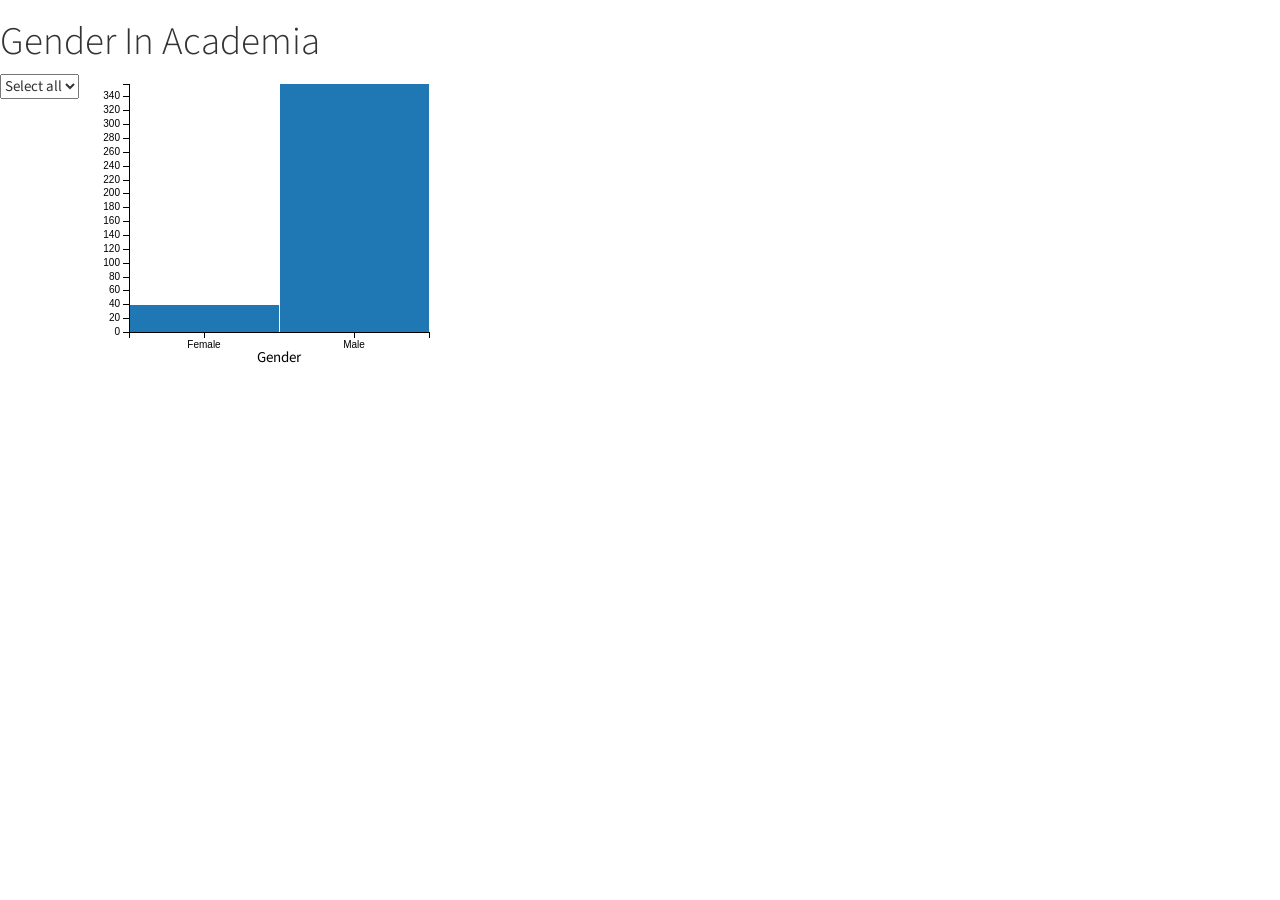
==== index.html @ 185861c9 "Have completed the Discpline Selector, now allowing you to choose between A/B/all of the disciplines" ====
<!DOCTYPE html>
<html lang="en">
<head>
    <meta charset="UTF-8">
    <meta name="viewport" content="width=device-width, initial-scale=1.0">
    <meta http-equiv="X-UA-Compatible" content="ie=edge">
    <title>Gender In Academia</title>
    
    <link rel="stylesheet" href="static/css/bootstrap.min.css" type="text/css" />
    <link rel="stylesheet" href="static/css/dc.min.css" type="text/css" />
    
    <script type="text/javascript" src="static/js/d3.min.js"></script>
    <script type="text/javascript" src="static/js/crossfilter.min.js"></script>
    <script type="text/javascript" src="static/js/dc.min.js"></script>
    <script type="text/javascript" src="static/js/queue.min.js"></script>
    <script type="text/javascript" src="static/js/graph.js"></script>
</head>
<body>
    
    <h1>Gender In Academia</h1>
    
    <div id="discipline-selector"></div>
    
    <div id="gender-balance"></div>
    
</body>
</html>
---- static/css/dc.min.css ----
.dc-chart .box text,.dc-chart g.axis text{-webkit-touch-callout:none;-khtml-user-select:none;pointer-events:none}.dc-chart path.dc-symbol,.dc-legend g.dc-legend-item.fadeout{fill-opacity:.5;stroke-opacity:.5}div.dc-chart{float:left}.dc-chart rect.bar{stroke:none;cursor:pointer}.dc-chart rect.bar:hover{fill-opacity:.5}.dc-chart rect.deselected{stroke:none;fill:#ccc}.dc-chart .pie-slice{fill:#fff;font-size:12px;cursor:pointer}.dc-chart .pie-slice.external{fill:#000}.dc-chart .pie-slice :hover,.dc-chart .pie-slice.highlight{fill-opacity:.8}.dc-chart .pie-path{fill:none;stroke-width:2px;stroke:#000;opacity:.4}.dc-chart .selected circle,.dc-chart .selected path{stroke-width:3;stroke:#ccc;fill-opacity:1}.dc-chart .deselected circle,.dc-chart .deselected path{stroke:none;fill-opacity:.5;fill:#ccc}.dc-chart .axis line,.dc-chart .axis path{fill:none;stroke:#000;shape-rendering:crispEdges}.dc-chart .axis text{font:10px sans-serif}.dc-chart .axis .grid-line,.dc-chart .axis .grid-line line,.dc-chart .grid-line,.dc-chart .grid-line line{fill:none;stroke:#ccc;opacity:.5;shape-rendering:crispEdges}.dc-chart .brush rect.background{z-index:-999}.dc-chart .brush rect.extent{fill:#4682b4;fill-opacity:.125}.dc-chart .brush .resize path{fill:#eee;stroke:#666}.dc-chart path.line{fill:none;stroke-width:1.5px}.dc-chart path.area{fill-opacity:.3;stroke:none}.dc-chart path.highlight{stroke-width:3;fill-opacity:1;stroke-opacity:1}.dc-chart g.state{cursor:pointer}.dc-chart g.state :hover{fill-opacity:.8}.dc-chart g.state path{stroke:#fff}.dc-chart g.deselected path{fill:grey}.dc-chart g.deselected text{display:none}.dc-chart g.row rect{fill-opacity:.8;cursor:pointer}.dc-chart g.row rect:hover{fill-opacity:.6}.dc-chart g.row text{fill:#fff;font-size:12px;cursor:pointer}.dc-chart g.dc-tooltip path{fill:none;stroke:grey;stroke-opacity:.8}.dc-chart g.county path{stroke:#fff;fill:none}.dc-chart g.debug rect{fill:#00f;fill-opacity:.2}.dc-chart g.axis text{-webkit-user-select:none;-moz-user-select:none;-ms-user-select:none;user-select:none}.dc-chart .node{font-size:.7em;cursor:pointer}.dc-chart .node :hover{fill-opacity:.8}.dc-chart .bubble{stroke:none;fill-opacity:.6}.dc-chart .highlight{fill-opacity:1;stroke-opacity:1}.dc-chart .fadeout{fill-opacity:.2;stroke-opacity:.2}.dc-chart .box text{font:10px sans-serif;-webkit-user-select:none;-moz-user-select:none;-ms-user-select:none;user-select:none}.dc-chart .box circle,.dc-chart .box line{fill:#fff}.dc-chart .box circle,.dc-chart .box line,.dc-chart .box rect{stroke:#000;stroke-width:1.5px}.dc-chart .box .center{stroke-dasharray:3,3}.dc-chart .box .outlier{fill:none;stroke:#ccc}.dc-chart .symbol,.dc-chart circle.dot{stroke:none}.dc-chart .box.deselected{opacity:.5}.dc-chart .box.deselected .box{fill:#ccc}.dc-chart .heatmap .box-group.deselected rect{stroke:none;fill-opacity:.5;fill:#ccc}.dc-chart .heatmap g.axis text{pointer-events:all;cursor:pointer}.dc-chart .empty-chart .pie-slice{cursor:default}.dc-chart .empty-chart .pie-slice path{fill:#fee;cursor:default}.dc-data-count{float:right;margin-top:15px;margin-right:15px}.dc-data-count .filter-count,.dc-data-count .total-count{color:#3182bd;font-weight:700}.dc-legend{font-size:11px}.dc-legend .dc-legend-item{cursor:pointer}.dc-hard .number-display{float:none}
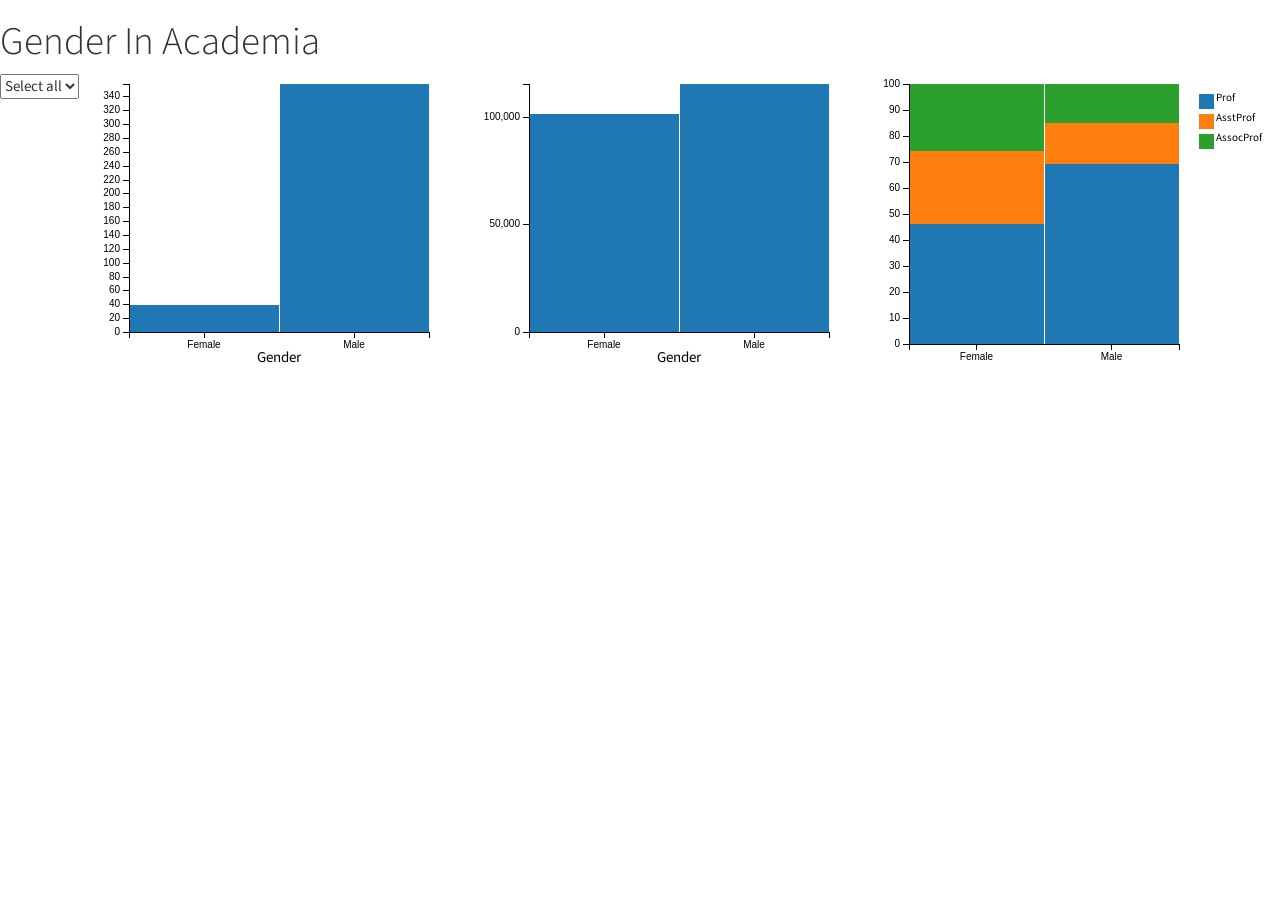
==== commit 5db36176: "Completed parts 1&2 to the Rank Distribution section of the mini project, and have created a stacked" ====
--- a/index.html
+++ b/index.html
@@ -23,5 +23,9 @@
     
     <div id="gender-balance"></div>
     
+    <div id="average-salary"></div>
+    
+    <div id="rank-distribution"></div>
+    
 </body>
 </html>
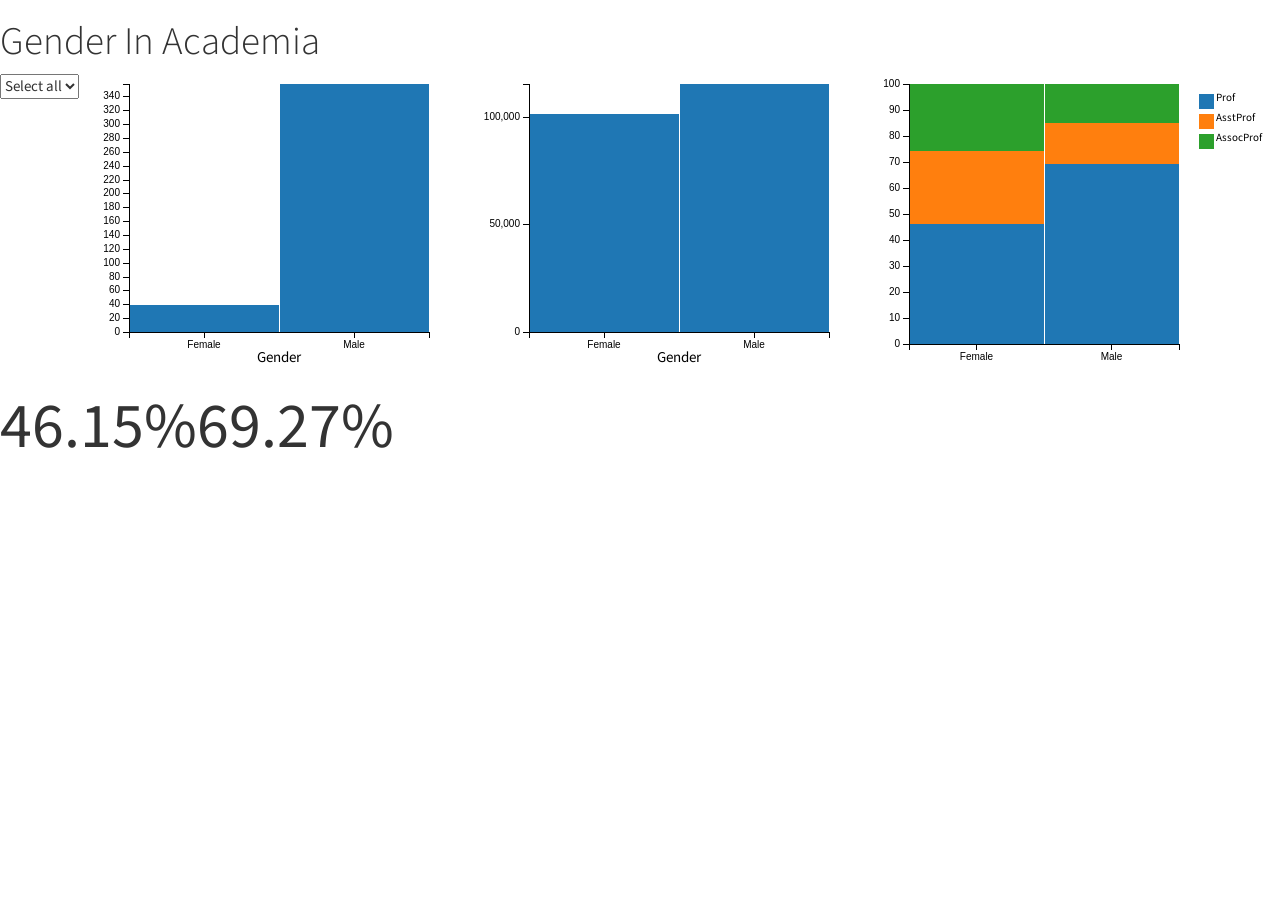
==== commit 14a013c2: "Completed parts 1&2 of the Percentage Prof section, and now have anumber display on the page with pe" ====
--- a/index.html
+++ b/index.html
@@ -8,6 +8,7 @@
     
     <link rel="stylesheet" href="static/css/bootstrap.min.css" type="text/css" />
     <link rel="stylesheet" href="static/css/dc.min.css" type="text/css" />
+    <link rel="stylesheet" href="static/css/style.css" type="text/css" />
     
     <script type="text/javascript" src="static/js/d3.min.js"></script>
     <script type="text/javascript" src="static/js/crossfilter.min.js"></script>
@@ -27,5 +28,8 @@
     
     <div id="rank-distribution"></div>
     
+    <div id="percent-of-women-professors" class="number-box"></div>
+    <div id="percent-of-men-professors" class="number-box"></div>
+    
 </body>
 </html>
--- a/static/css/style.css
+++ b/static/css/style.css
@@ -0,0 +1,5 @@
+.number-box {
+    font-size: 64px;
+    text-align: center;
+    line-height: normal;
+}
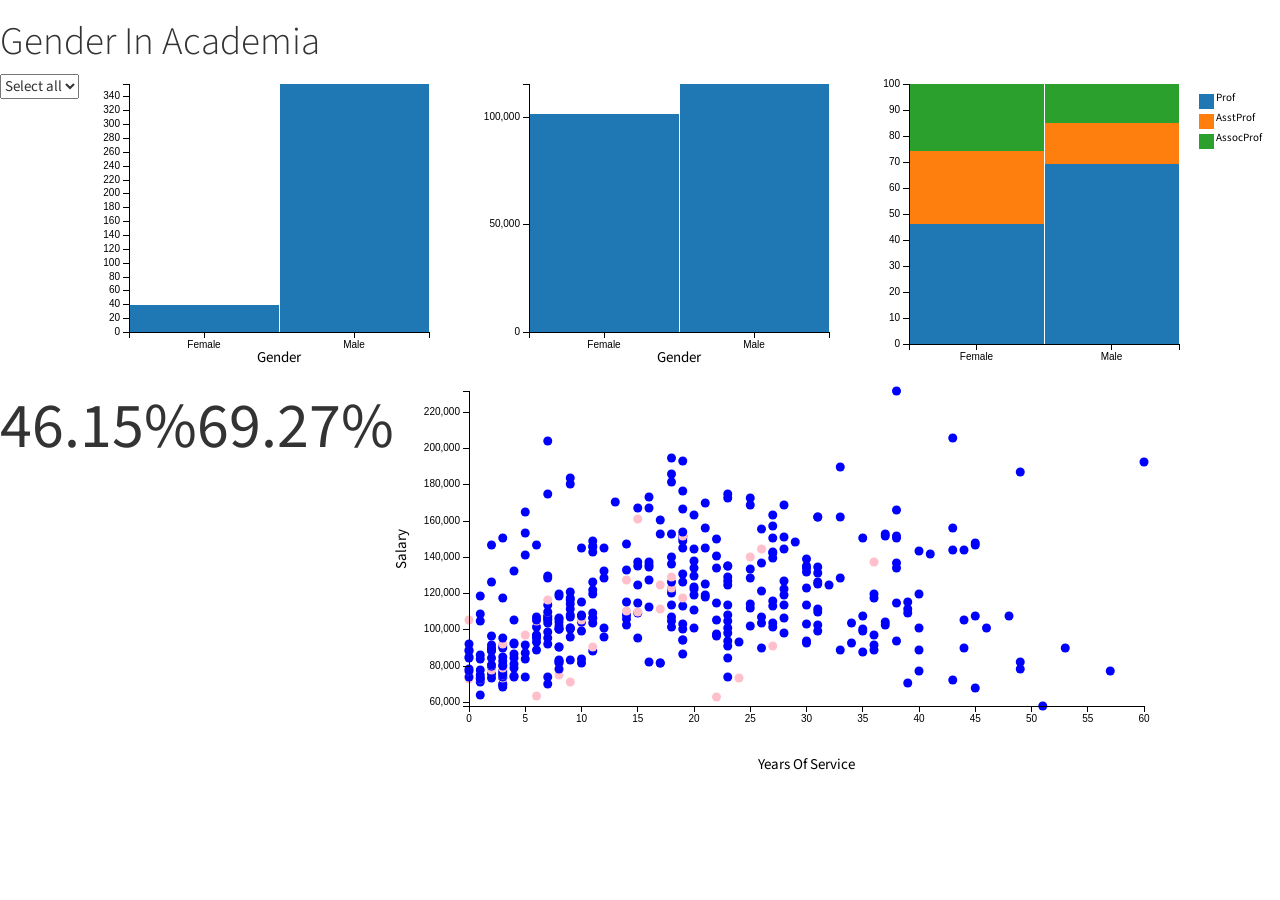
==== commit 4292b09d: "Completed part 1&2 of the Service Salary Correlation section and complete scatter plot graph that sh" ====
--- a/index.html
+++ b/index.html
@@ -31,5 +31,7 @@
     <div id="percent-of-women-professors" class="number-box"></div>
     <div id="percent-of-men-professors" class="number-box"></div>
     
+    <div id="service-salary"></div>
+    
 </body>
 </html>
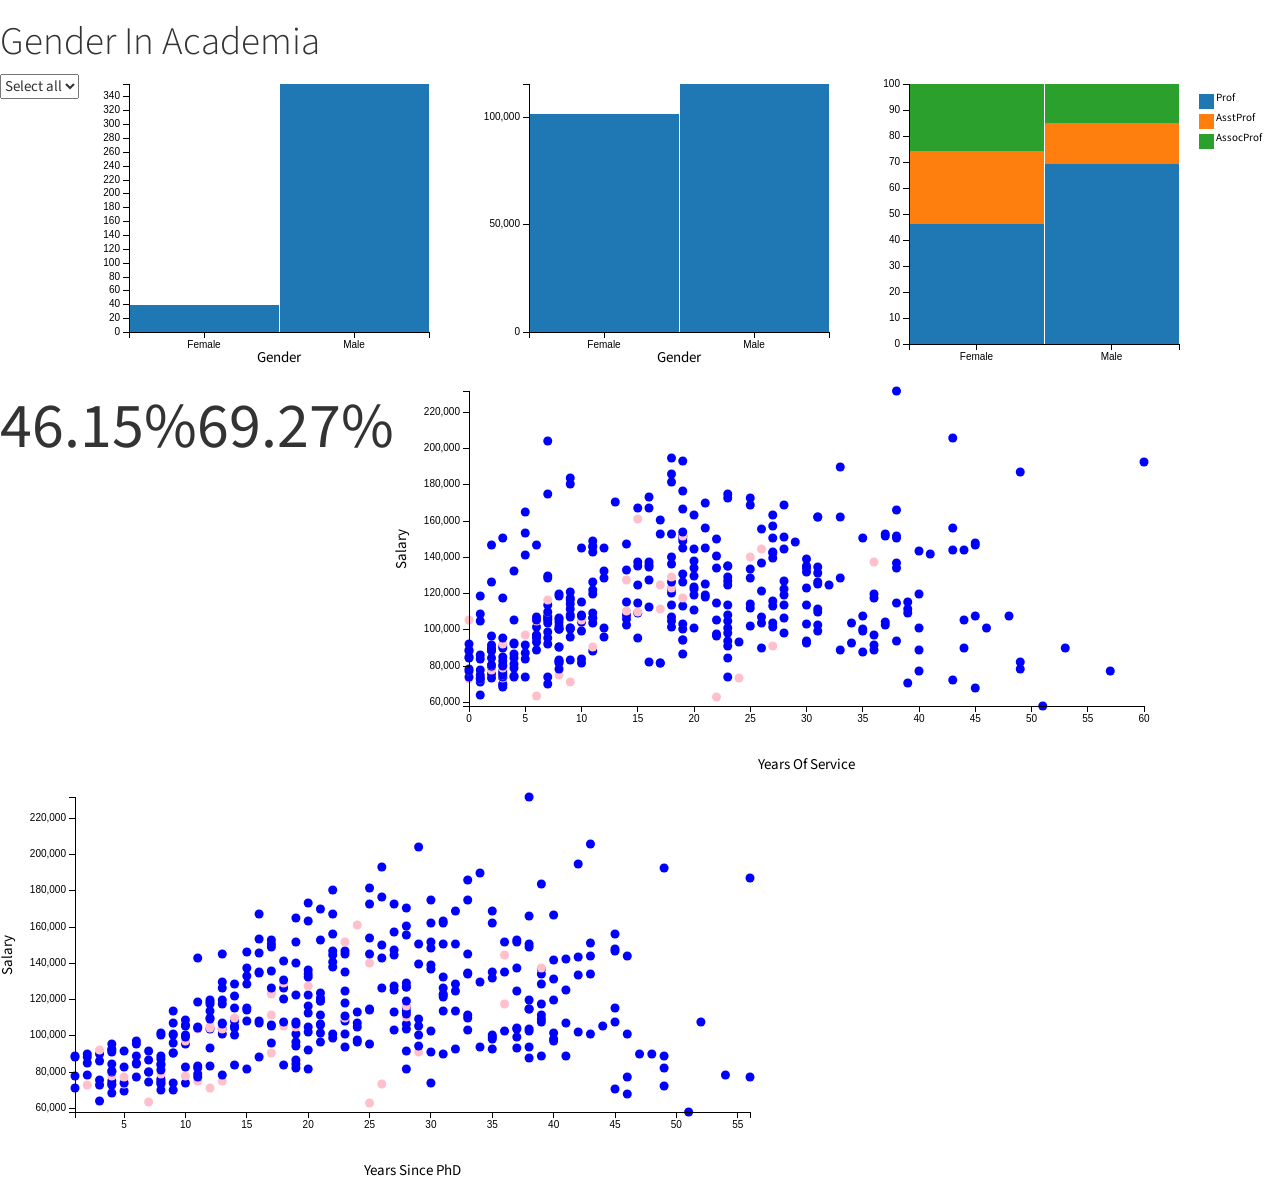
==== commit a199894b: "Completed section on Phd salary correlation, and generated a scatter plot for phd salary correlation" ====
--- a/index.html
+++ b/index.html
@@ -33,5 +33,7 @@
     
     <div id="service-salary"></div>
     
+    <div id="phd-salary"></div>
+    
 </body>
 </html>
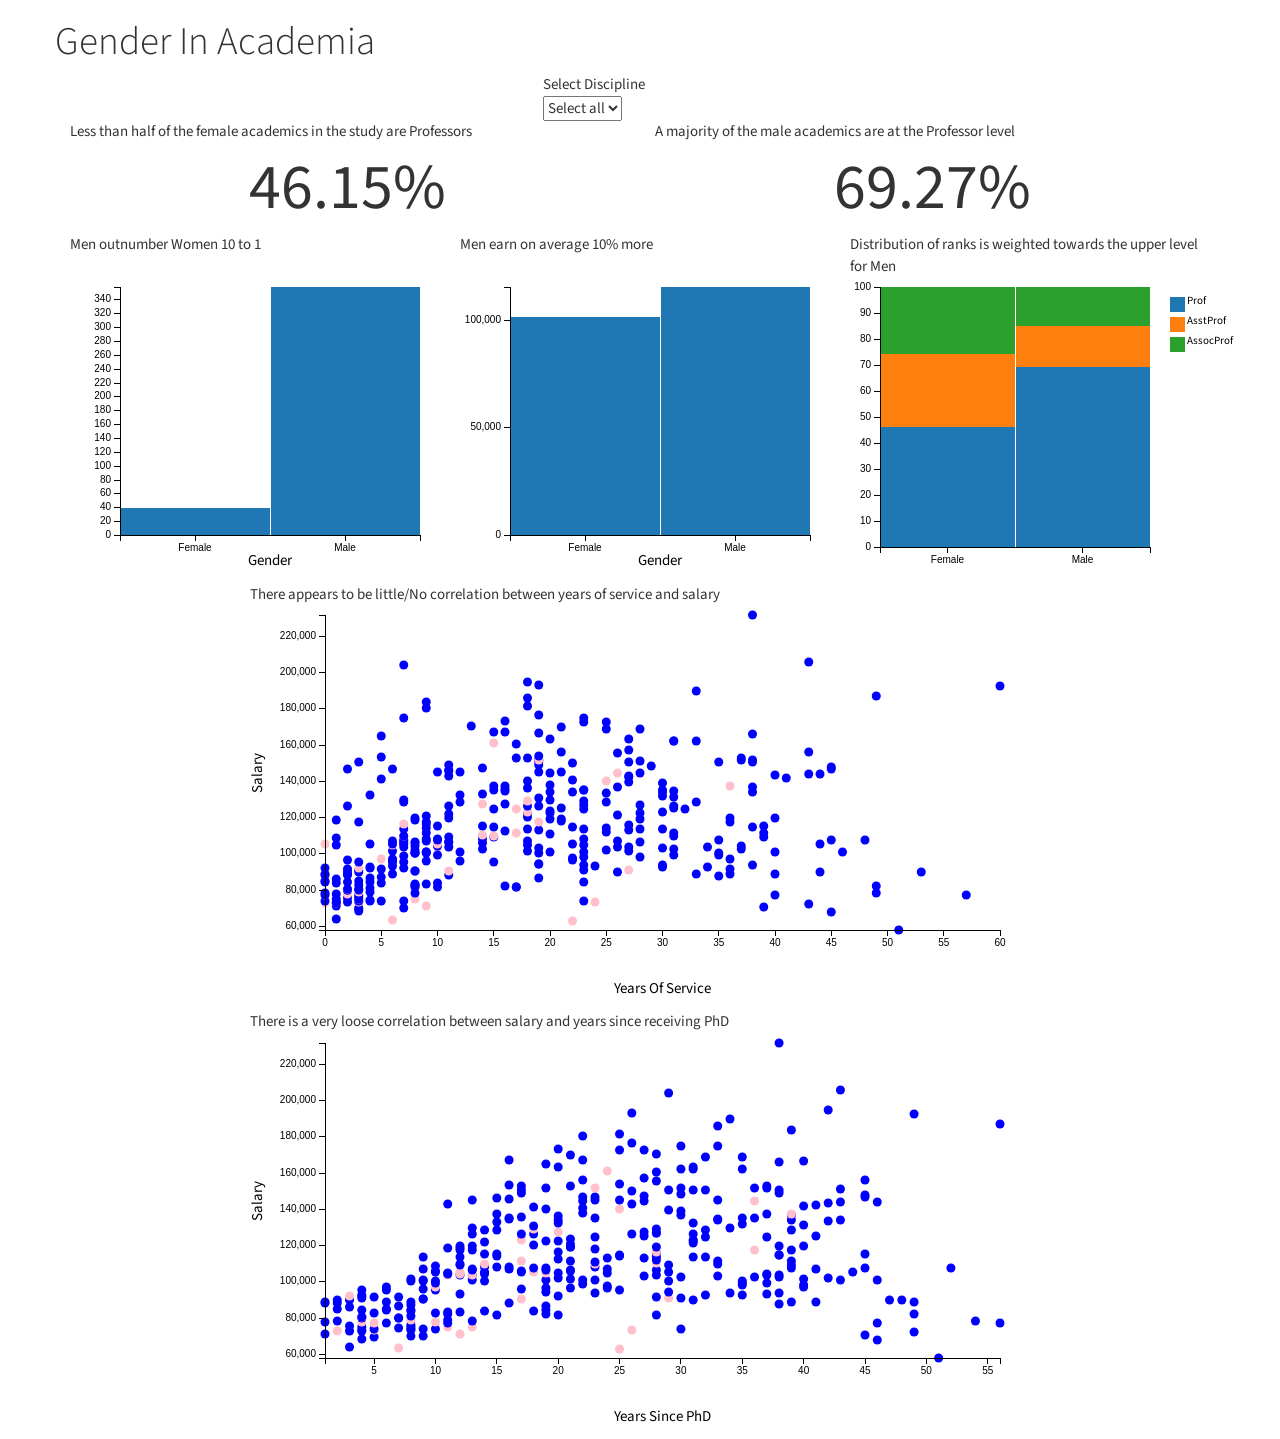
==== commit fe156e4e: "completed the section on the layout of the dashboard, have added the html elements and created a pre" ====
--- a/index.html
+++ b/index.html
@@ -17,23 +17,52 @@
     <script type="text/javascript" src="static/js/graph.js"></script>
 </head>
 <body>
-    
-    <h1>Gender In Academia</h1>
-    
-    <div id="discipline-selector"></div>
-    
-    <div id="gender-balance"></div>
-    
-    <div id="average-salary"></div>
-    
-    <div id="rank-distribution"></div>
-    
-    <div id="percent-of-women-professors" class="number-box"></div>
-    <div id="percent-of-men-professors" class="number-box"></div>
-    
-    <div id="service-salary"></div>
-    
-    <div id="phd-salary"></div>
-    
+    <div class="container">
+        
+        <div class="row">
+            <h1>Gender In Academia</h1>
+        </div>
+        
+        <div class="row">
+            <div class="col-md-offset-5">Select Discipline</div>
+        </div>
+        <div class="row">
+            <div class="col-md-offset-5" id="discipline-selector"></div>
+        </div>
+        
+        <div class="row">
+            <div class="col-md-6">Less than half of the female academics in the study are Professors</div>
+            <div class="col-md-6">A majority of the male academics are at the Professor level</div>
+        </div>
+        <div class="row">
+            <div class="col-md-6 number-box" id="percent-of-women-professors"></div>
+            <div class="col-md-6 number-box" id="percent-of-men-professors"></div>
+        </div>
+        
+        <div class="row">
+            <div class="col-md-4">Men outnumber Women 10 to 1</div>
+            <div class="col-md-4">Men earn on average 10% more</div>
+            <div class="col-md-4">Distribution of ranks is weighted towards the upper level for Men</div>
+        </div>
+        <div class="row">
+            <div class="col-md-4" id="gender-balance"></div>
+            <div class="col-md-4" id="average-salary"></div>
+            <div class="col-md-4" id="rank-distribution"></div>
+        </div>
+        
+        <div class="row">
+            <div class="col-md-offset-2">There appears to be little/No correlation between years of service and salary</div>
+        </div>
+        <div class="row">
+            <div class="col-md-offset-2" id="service-salary"></div>
+        </div>
+        
+        <div class="row">
+            <div class="col-md-offset-2">There is a very loose correlation between salary and years since receiving PhD</div>
+        </div>
+        <div class="row">
+            <div class="col-md-offset-2" id="phd-salary"></div>
+        </div>
+    </div>
 </body>
 </html>
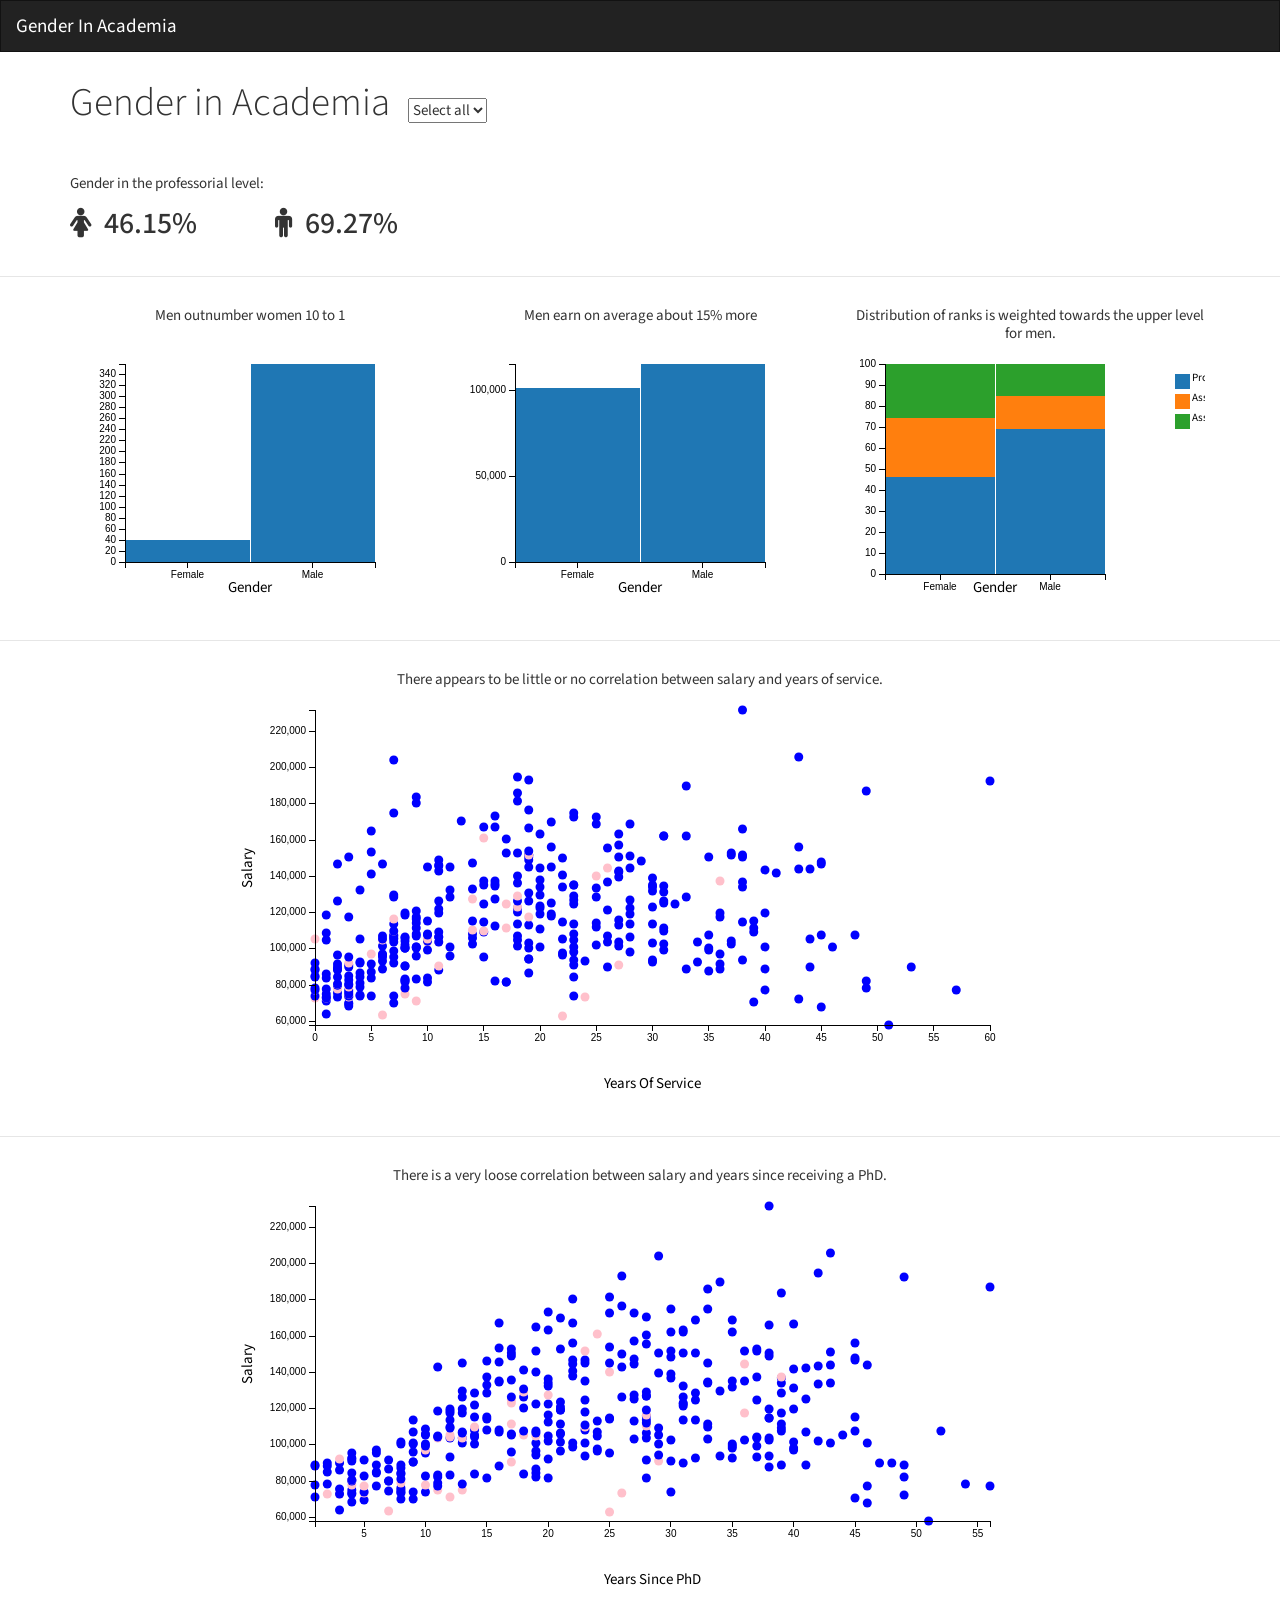
==== commit c15ce0a9: "Completed the styling section of the mini project" ====
--- a/index.html
+++ b/index.html
@@ -8,61 +8,104 @@
     
     <link rel="stylesheet" href="static/css/bootstrap.min.css" type="text/css" />
     <link rel="stylesheet" href="static/css/dc.min.css" type="text/css" />
+    <link rel="stylesheet" type="text/css" href="https://maxcdn.bootstrapcdn.com/font-awesome/4.7.0/css/font-awesome.min.css">
     <link rel="stylesheet" href="static/css/style.css" type="text/css" />
+    
     
     <script type="text/javascript" src="static/js/d3.min.js"></script>
     <script type="text/javascript" src="static/js/crossfilter.min.js"></script>
     <script type="text/javascript" src="static/js/dc.min.js"></script>
     <script type="text/javascript" src="static/js/queue.min.js"></script>
     <script type="text/javascript" src="static/js/graph.js"></script>
+
 </head>
+
+
 <body>
-    <div class="container">
-        
-        <div class="row">
-            <h1>Gender In Academia</h1>
-        </div>
-        
-        <div class="row">
-            <div class="col-md-offset-5">Select Discipline</div>
-        </div>
-        <div class="row">
-            <div class="col-md-offset-5" id="discipline-selector"></div>
-        </div>
-        
-        <div class="row">
-            <div class="col-md-6">Less than half of the female academics in the study are Professors</div>
-            <div class="col-md-6">A majority of the male academics are at the Professor level</div>
-        </div>
-        <div class="row">
-            <div class="col-md-6 number-box" id="percent-of-women-professors"></div>
-            <div class="col-md-6 number-box" id="percent-of-men-professors"></div>
-        </div>
-        
-        <div class="row">
-            <div class="col-md-4">Men outnumber Women 10 to 1</div>
-            <div class="col-md-4">Men earn on average 10% more</div>
-            <div class="col-md-4">Distribution of ranks is weighted towards the upper level for Men</div>
-        </div>
-        <div class="row">
-            <div class="col-md-4" id="gender-balance"></div>
-            <div class="col-md-4" id="average-salary"></div>
-            <div class="col-md-4" id="rank-distribution"></div>
-        </div>
-        
-        <div class="row">
-            <div class="col-md-offset-2">There appears to be little/No correlation between years of service and salary</div>
-        </div>
-        <div class="row">
-            <div class="col-md-offset-2" id="service-salary"></div>
-        </div>
-        
-        <div class="row">
-            <div class="col-md-offset-2">There is a very loose correlation between salary and years since receiving PhD</div>
-        </div>
-        <div class="row">
-            <div class="col-md-offset-2" id="phd-salary"></div>
+    <nav class="navbar navbar-default">
+      <div class="container-fluid">
+        <div class="navbar-header">
+          <a class="navbar-brand" href="#">Gender In Academia</a>
         </div>
     </div>
+    </nav>
+
+    <main>
+      <section class="section">
+        <div class="container">
+          
+          <div class="row">
+            <div class="col-xs-12 col-sm-12">
+              <h1 class="section-heading">Gender in Academia</h1>
+              <div id="discipline-selector"></div>
+            </div>
+          </div>
+
+          <div class="row">
+                    <div class="col-xs-12 col-sm-12">
+                        <p class="section-paragraph">Gender in the professorial level:</p>
+                    </div>
+
+            <div class="col-xs-12 col-sm-6 col-lg-6">
+                <i class="fa fa-female fa-gender" aria-hidden="true"></i> <span class="number-box" id="percent-of-women-professors"></span>
+                <i class="fa fa-male fa-gender" aria-hidden="true"></i> <span class="number-box" id="percent-of-men-professors"></span>
+            </div>  
+          </div>
+        </div>
+    </section>
+
+
+      <section class="section">
+        <div class="container">
+          
+          <div class="row">
+            <div class="col-xs-12 col-sm-4 text-center">
+              <p class="section-paragraph">Men outnumber women 10 to 1</p>
+              </div>
+              <div class="col-xs-12 col-sm-4 text-center">
+                <p class="section-paragraph">Men earn on average about 15% more</p>
+              </div>
+              <div class="col-xs-12 col-sm-4 text-center">
+                            <p class="section-paragraph">Distribution of ranks is weighted towards the upper level for men.</p>           
+                        </div>
+            </div>
+
+            <div class="row">
+              <div class="col-xs-12 col-sm-4 text-center" id="gender-balance" class="custom-chart"></div>
+              <div class="col-xs-12 col-sm-4 text-center" id="average-salary" class="custom-chart"></div>
+              <div class="col-xs-12 col-sm-4 text-center" id="rank-distribution" class="custom-chart"></div>
+            </div>
+          </div>
+        </section>
+
+        <section class="section">
+          <div class="container">
+            
+            <div class="row">
+              <div class="col-xs-12 col-sm-12 text-center">
+                <p class="section-paragraph">There appears to be little or no correlation between salary and years of service.</p>
+            </div>
+
+            <div class="col-xs-12 col-sm-12 text-center" id="service-salary">
+                
+            </div>
+          </div>
+        </div>
+      </section>
+
+      <section class="section">
+        <div class="container">
+
+          <div class="row">
+            <div class="col-xs-12 col-sm-12 text-center">
+              <p class="section-paragraph">There is a very loose correlation between salary and years since receiving a PhD.</p>
+            </div>
+
+            <div class="col-xs-12 col-sm-12 text-center" id="phd-salary"></div>
+          </div>
+
+        </div>
+      </section>
+    </main>
 </body>
 </html>
--- a/static/css/style.css
+++ b/static/css/style.css
@@ -1,5 +1,50 @@
-.number-box {
+/* .number-box {
     font-size: 64px;
     text-align: center;
     line-height: normal;
+} */
+
+.navbar-default {
+	background-image: none;
+	margin-bottom: 0;
+}
+
+.section-heading, #discipline-selector {
+	display: inline-block;	
+	float: none;
+	margin: 0;
+}
+
+.section-heading {
+	margin-bottom: 50px;
+}
+
+#discipline-selector {
+	margin-left: 15px;
+}
+
+.number-box {
+	margin-right: 75px;
+}
+
+.number-box, .fa.fa-gender {
+    font-size: 30px;
+    font-weight: 500;
+}
+
+.fa-gender {
+	margin-right: 10px;
+}
+
+.custom-chart {
+	margin-bottom: 40px;
+}
+
+.section {
+	border-bottom: 1px solid #e6e6e6;
+	padding: 30px 0;
+}
+
+.section-paragraph {
+	line-height: 1.2;
 }
